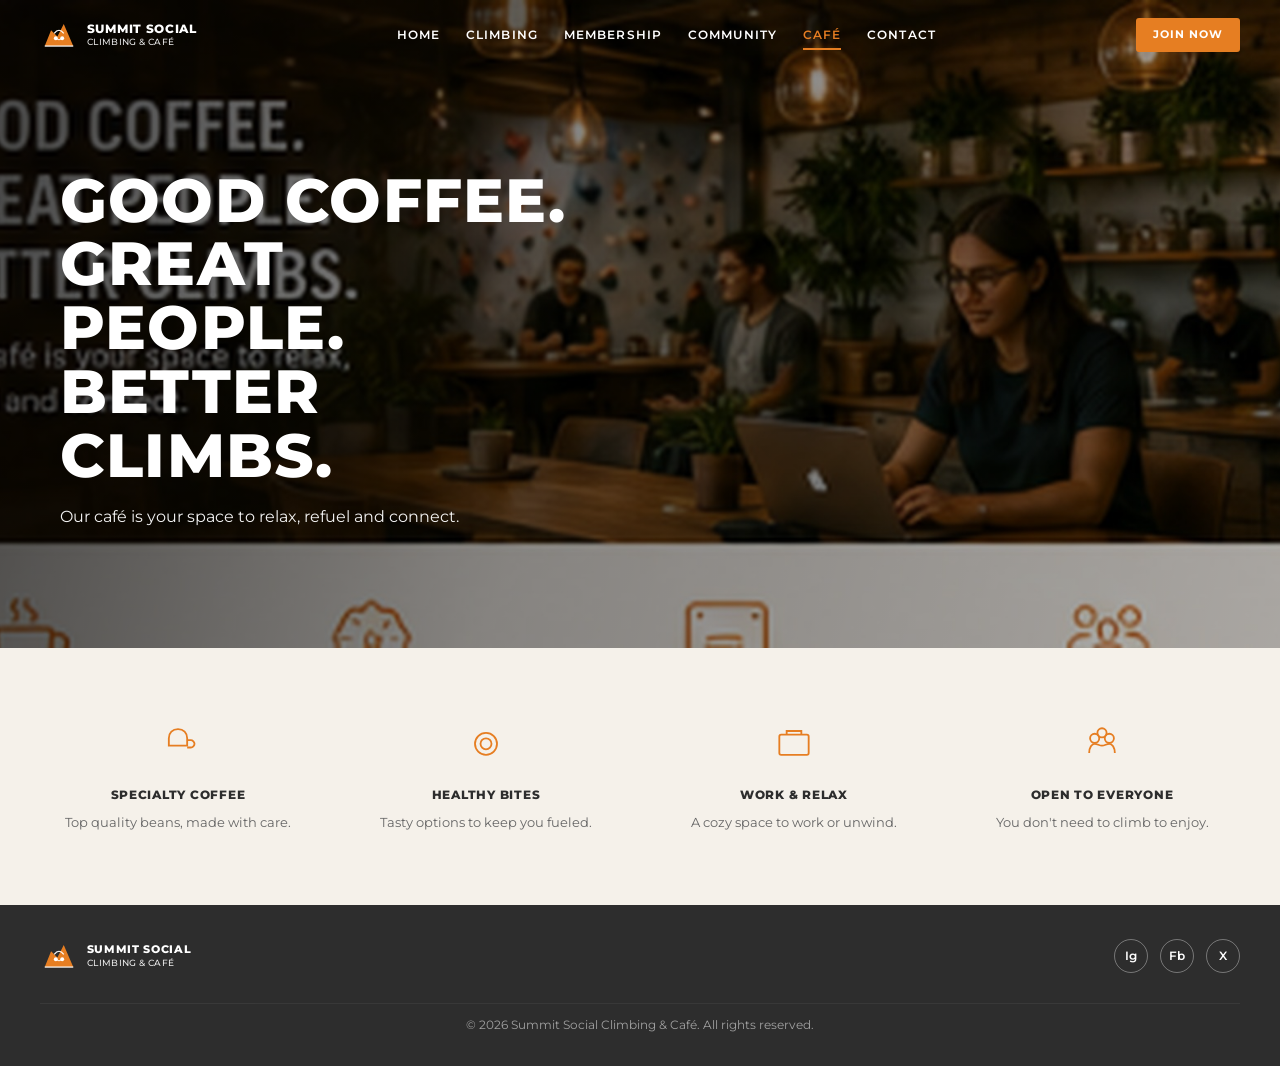
==== cafe.html @ d072c600 "Add Summit Social climbing & cafe website Co-authored-by: Cursor <cursoragent@cursor.com>" ====
<!DOCTYPE html>
<html lang="en">
<head>
  <meta charset="UTF-8">
  <meta name="viewport" content="width=device-width, initial-scale=1.0">
  <title>Café – Summit Social</title>
  <link rel="stylesheet" href="css/styles.css">
</head>
<body class="page-hero">

  <header class="site-header">
    <div class="header-inner">
      <a href="index.html" class="logo">
        <img src="images/logo.svg" alt="" class="logo-icon">
        <div class="logo-text">SUMMIT SOCIAL<span>CLIMBING &amp; CAFÉ</span></div>
      </a>
      <button class="nav-toggle" aria-label="Toggle menu"><span></span><span></span><span></span></button>
      <nav class="main-nav">
        <a href="index.html">HOME</a>
        <a href="climbing.html">CLIMBING</a>
        <a href="membership.html">MEMBERSHIP</a>
        <a href="community.html">COMMUNITY</a>
        <a href="cafe.html" class="active">CAFÉ</a>
        <a href="contact.html">CONTACT</a>
      </nav>
      <a href="membership.html" class="btn-join">JOIN NOW</a>
    </div>
  </header>

  <section class="hero hero-short" style="background-image: url('images/hero-cafe.jpg')">
    <div class="hero-inner">
      <div class="hero-text">
        <h1>GOOD COFFEE. GREAT PEOPLE. BETTER CLIMBS.</h1>
        <p>Our café is your space to relax, refuel and connect.</p>
      </div>
    </div>
  </section>

  <section class="features-section sand features-caps">
    <div class="section-inner">
      <div class="features-grid">
        <div class="feature-card">
          <svg class="feature-icon" viewBox="0 0 48 48" fill="none"><path d="M14 20 C14 14 18 10 24 10 C30 10 34 14 34 20 L34 28 L14 28 Z" stroke="currentColor" stroke-width="2"/><path d="M34 22 H38 C40 22 42 24 42 26 C42 28 40 30 38 30 H34" stroke="currentColor" stroke-width="2"/></svg>
          <h3>Specialty Coffee</h3>
          <p>Top quality beans, made with care.</p>
        </div>
        <div class="feature-card">
          <svg class="feature-icon" viewBox="0 0 48 48" fill="none"><circle cx="24" cy="26" r="12" stroke="currentColor" stroke-width="2"/><circle cx="24" cy="26" r="6" stroke="currentColor" stroke-width="2"/></svg>
          <h3>Healthy Bites</h3>
          <p>Tasty options to keep you fueled.</p>
        </div>
        <div class="feature-card">
          <svg class="feature-icon" viewBox="0 0 48 48" fill="none"><rect x="8" y="16" width="32" height="22" rx="2" stroke="currentColor" stroke-width="2"/><path d="M16 16 V12 H32 V16" stroke="currentColor" stroke-width="2"/></svg>
          <h3>Work &amp; Relax</h3>
          <p>A cozy space to work or unwind.</p>
        </div>
        <div class="feature-card">
          <svg class="feature-icon" viewBox="0 0 48 48" fill="none"><circle cx="16" cy="20" r="5" stroke="currentColor" stroke-width="2"/><circle cx="32" cy="20" r="5" stroke="currentColor" stroke-width="2"/><circle cx="24" cy="14" r="5" stroke="currentColor" stroke-width="2"/><path d="M10 36 C10 30 13 26 16 26 C19 26 21 28 24 28 C27 28 29 26 32 26 C35 26 38 30 38 36" stroke="currentColor" stroke-width="2"/></svg>
          <h3>Open to Everyone</h3>
          <p>You don't need to climb to enjoy.</p>
        </div>
      </div>
    </div>
  </section>

  <footer class="site-footer">
    <div class="footer-inner">
      <div class="footer-logo">
        <img src="images/logo.svg" alt="" class="logo-icon">
        <div class="logo-text">SUMMIT SOCIAL<span>CLIMBING &amp; CAFÉ</span></div>
      </div>
      <div class="social-links">
        <a href="#" aria-label="Instagram">Ig</a>
        <a href="#" aria-label="Facebook">Fb</a>
        <a href="#" aria-label="Twitter">X</a>
      </div>
      <p class="footer-copy">&copy; 2026 Summit Social Climbing &amp; Café. All rights reserved.</p>
    </div>
  </footer>

  <script src="js/main.js"></script>
</body>
</html>
---- css/styles.css ----
/* Summit Social – Brand Styles (Design-matched) */
@import url('https://fonts.googleapis.com/css2?family=Montserrat:wght@400;600;700;800&display=swap');

:root {
  --summit-orange: #E67E22;
  --rock-grey: #2D2D2D;
  --warm-sand: #F5F1EA;
  --forest-green: #6E8B6E;
  --white: #FFFFFF;
  --header-height: 70px;
}

*, *::before, *::after { box-sizing: border-box; margin: 0; padding: 0; }

html { scroll-behavior: smooth; }

body {
  font-family: 'Montserrat', 'Segoe UI', system-ui, sans-serif;
  color: var(--rock-grey);
  background: var(--white);
  line-height: 1.6;
}

img { max-width: 100%; display: block; }

.gallery-card img {
  width: 100%;
  height: 200px;
  object-fit: cover;
  object-position: center;
}
a { text-decoration: none; color: inherit; }
ul { list-style: none; }

/* ── Header ── */
.site-header {
  position: fixed;
  top: 0; left: 0; right: 0;
  z-index: 1000;
  height: var(--header-height);
  background: rgba(45, 45, 45, 0.92);
  backdrop-filter: blur(6px);
  display: flex;
  align-items: center;
  padding: 0 2.5rem;
}

body.page-hero .site-header {
  background: transparent;
  backdrop-filter: none;
}

body.page-hero .site-header.scrolled {
  background: rgba(45, 45, 45, 0.92);
  backdrop-filter: blur(6px);
}

.page-section { scroll-margin-top: var(--header-height); }

.section-community { background: #1a1a1a; }

body.page-contact .site-header {
  display: none;
}

body.page-contact {
  overflow-x: hidden;
}

.header-inner {
  width: 100%;
  max-width: 1240px;
  margin: 0 auto;
  display: flex;
  align-items: center;
  justify-content: space-between;
  gap: 1rem;
}

.logo { display: flex; align-items: center; gap: 0.55rem; flex-shrink: 0; }
.logo-icon { width: 38px; height: 38px; flex-shrink: 0; }

.logo-text {
  color: var(--white);
  font-size: 0.72rem;
  font-weight: 800;
  letter-spacing: 0.06em;
  line-height: 1.25;
  text-transform: uppercase;
}

.logo-text span {
  display: block;
  font-size: 0.58rem;
  font-weight: 500;
  letter-spacing: 0.04em;
  opacity: 0.9;
}

.main-nav { display: flex; align-items: center; gap: 1.6rem; }

.main-nav a {
  color: var(--white);
  font-size: 0.72rem;
  font-weight: 600;
  letter-spacing: 0.1em;
  text-transform: uppercase;
  transition: color 0.2s;
  white-space: nowrap;
}

.main-nav a:hover, .main-nav a.active { color: var(--summit-orange); }

.main-nav a.active {
  position: relative;
}

.main-nav a.active::after {
  content: '';
  position: absolute;
  left: 0;
  right: 0;
  bottom: -6px;
  height: 2px;
  background: var(--summit-orange);
}

.btn-join {
  background: var(--summit-orange);
  color: var(--white) !important;
  padding: 0.5rem 1.1rem;
  border-radius: 3px;
  font-size: 0.68rem;
  font-weight: 700;
  letter-spacing: 0.08em;
  text-transform: uppercase;
  transition: background 0.2s;
  flex-shrink: 0;
}

.btn-join:hover { background: #cf6d17; }

.nav-toggle { display: none; background: none; border: none; cursor: pointer; padding: 0.25rem; }
.nav-toggle span { display: block; width: 22px; height: 2px; background: var(--white); margin: 5px 0; }

/* ── Hero ── */
.hero {
  position: relative;
  min-height: 92vh;
  background-size: cover;
  background-position: center;
  color: var(--white);
  display: flex;
  align-items: stretch;
}

.hero::before {
  content: '';
  position: absolute;
  inset: 0;
  background: linear-gradient(105deg, rgba(0,0,0,0.72) 0%, rgba(0,0,0,0.45) 45%, rgba(0,0,0,0.30) 100%);
}

.hero-inner {
  position: relative;
  z-index: 1;
  width: 100%;
  max-width: 1240px;
  margin: 0 auto;
  padding: calc(var(--header-height) + 3rem) 2.5rem 2.5rem;
  display: flex;
  flex-direction: column;
  justify-content: space-between;
  min-height: 92vh;
}

.hero-text { max-width: 520px; }

.hero h1 {
  font-size: clamp(2.4rem, 5.5vw, 3.8rem);
  font-weight: 800;
  letter-spacing: 0.02em;
  text-transform: uppercase;
  line-height: 1.05;
  margin-bottom: 1rem;
}

.hero h1.title-case {
  text-transform: none;
  font-size: clamp(2rem, 4.5vw, 3rem);
  letter-spacing: 0.01em;
}

.headline-stack span { display: block; }

.headline-stack .accent { color: var(--summit-orange); }

.hero p {
  font-size: 1rem;
  opacity: 0.95;
  margin-bottom: 1.75rem;
  max-width: 420px;
  font-weight: 400;
}

.hero-buttons { display: flex; gap: 0.75rem; flex-wrap: wrap; }

.hero-home .hero-inner {
  padding-bottom: 0;
}

.hero-home .registration-bar {
  margin-top: auto;
  margin-left: -2.5rem;
  margin-right: -2.5rem;
  border-radius: 0;
  padding: 1.25rem 2.5rem 1.1rem;
}

.hero-short { min-height: 72vh; }
.hero-short .hero-inner { min-height: 72vh; justify-content: center; }

.btn-primary {
  background: var(--summit-orange);
  color: var(--white);
  padding: 0.8rem 1.5rem;
  border: none;
  border-radius: 3px;
  font-size: 0.72rem;
  font-weight: 700;
  letter-spacing: 0.08em;
  text-transform: uppercase;
  cursor: pointer;
  font-family: inherit;
  transition: background 0.2s;
  display: inline-block;
}

.btn-primary:hover { background: #cf6d17; }

.btn-secondary {
  background: var(--forest-green);
  color: var(--white);
  padding: 0.8rem 1.5rem;
  border: none;
  border-radius: 3px;
  font-size: 0.72rem;
  font-weight: 700;
  letter-spacing: 0.08em;
  text-transform: uppercase;
  cursor: pointer;
  font-family: inherit;
  transition: background 0.2s;
  display: inline-block;
}

.btn-secondary:hover { background: #5a755a; }

.btn-dark {
  background: var(--rock-grey);
  color: var(--white);
  padding: 0.85rem 1.5rem;
  border: none;
  border-radius: 3px;
  font-size: 0.72rem;
  font-weight: 700;
  letter-spacing: 0.08em;
  text-transform: uppercase;
  cursor: pointer;
  width: 100%;
  font-family: inherit;
  transition: background 0.2s;
}

.btn-dark:hover { background: #1a1a1a; }

.btn-white {
  background: var(--white);
  color: var(--rock-grey);
  padding: 0.85rem 1.5rem;
  border: none;
  border-radius: 3px;
  font-size: 0.72rem;
  font-weight: 700;
  letter-spacing: 0.08em;
  text-transform: uppercase;
  cursor: pointer;
  width: 100%;
  font-family: inherit;
  transition: opacity 0.2s;
}

.btn-white:hover { opacity: 0.9; }

.btn-outline {
  background: transparent;
  color: var(--white);
  padding: 0.8rem 1.5rem;
  border: 2px solid var(--white);
  border-radius: 3px;
  font-size: 0.72rem;
  font-weight: 700;
  letter-spacing: 0.08em;
  text-transform: uppercase;
  display: inline-block;
  transition: background 0.2s, color 0.2s;
}

.btn-outline:hover {
  background: var(--white);
  color: var(--rock-grey);
}

/* ── Home Registration Form ── */
.registration-bar {
  background: var(--rock-grey);
  border-radius: 6px;
  padding: 1.25rem 1.5rem 1.1rem;
  box-shadow: 0 12px 40px rgba(0,0,0,0.25);
  max-width: 100%;
  margin-top: 2rem;
}

.registration-bar h2 {
  color: var(--white);
  font-size: 0.72rem;
  font-weight: 700;
  letter-spacing: 0.1em;
  text-transform: uppercase;
  margin-bottom: 1rem;
}

.form-dark .form-group label { color: rgba(255,255,255,0.75); }

.form-dark .form-group input,
.form-dark .form-group select {
  background: rgba(255,255,255,0.08);
  border-color: rgba(255,255,255,0.25);
  color: var(--white);
}

.form-dark .custom-select::after { color: rgba(255,255,255,0.6); }

.form-inline-labels .form-group label { display: none; }

.form-inline-labels .form-group input::placeholder,
.form-inline-labels .form-group select {
  color: rgba(255,255,255,0.55);
}

.form-inline-labels .form-group input,
.form-inline-labels .form-group select {
  padding: 0.75rem 0.85rem;
}

.form-inline-labels .form-group select option {
  color: var(--rock-grey);
  background: var(--white);
}

.registration-card {
  background: var(--white);
  border-radius: 6px;
  padding: 1.75rem 2rem 1.5rem;
  box-shadow: 0 12px 40px rgba(0,0,0,0.18);
  max-width: 100%;
  margin-top: 2rem;
}

.form-grid {
  display: grid;
  grid-template-columns: repeat(5, 1fr) auto;
  gap: 0.85rem;
  align-items: end;
}

.form-group { display: flex; flex-direction: column; gap: 0.3rem; }

.form-group label {
  font-size: 0.68rem;
  font-weight: 600;
  color: #555;
}

.form-group label .req { color: var(--summit-orange); }

.form-group input,
.form-group select,
.form-group textarea {
  padding: 0.6rem 0.75rem;
  border: 1px solid #ccc;
  border-radius: 3px;
  font-size: 0.85rem;
  font-family: inherit;
  background: var(--white);
  color: var(--rock-grey);
  width: 100%;
}

.form-group input:focus,
.form-group select:focus,
.form-group textarea:focus {
  outline: 2px solid var(--summit-orange);
  border-color: transparent;
}

.custom-select { position: relative; }
.custom-select select { appearance: none; cursor: pointer; padding-right: 1.75rem; }
.custom-select::after {
  content: '▾';
  position: absolute;
  right: 0.65rem;
  bottom: 0.55rem;
  pointer-events: none;
  color: #888;
  font-size: 0.85rem;
}

.form-submit-col { min-width: 180px; }
.form-submit-col .btn-primary { width: 100%; padding: 0.95rem 0.75rem; white-space: nowrap; }

/* ── Features ── */
.features-section { padding: 3.5rem 2.5rem; background: var(--white); }
.features-section.sand { background: var(--warm-sand); }

.section-inner { max-width: 1240px; margin: 0 auto; }

.section-title {
  text-align: center;
  font-size: 1.5rem;
  font-weight: 800;
  margin-bottom: 2.5rem;
  color: var(--rock-grey);
}

.features-grid {
  display: grid;
  grid-template-columns: repeat(4, 1fr);
  gap: 2rem;
}

.feature-card { text-align: center; padding: 1rem 0.5rem; }

.feature-icon {
  width: 44px;
  height: 44px;
  margin: 0 auto 0.85rem;
  color: var(--summit-orange);
}

.feature-card h3 {
  font-size: 0.85rem;
  font-weight: 800;
  letter-spacing: 0.02em;
  margin-bottom: 0.45rem;
}

.feature-card p { font-size: 0.82rem; color: #666; line-height: 1.55; }

.features-section.features-caps .feature-card h3 {
  font-size: 0.78rem;
  text-transform: uppercase;
  letter-spacing: 0.06em;
}

/* ── Membership Pricing ── */
.membership-hero-wrap { position: relative; }

.membership-hero-wrap .hero { min-height: 55vh; }
.membership-hero-wrap .hero-inner { min-height: 55vh; justify-content: center; }

.pricing-section {
  padding: 0 2.5rem 3.5rem;
  background: var(--warm-sand);
  margin-top: -4rem;
  position: relative;
  z-index: 2;
}

.pricing-grid {
  display: grid;
  grid-template-columns: repeat(3, 1fr);
  gap: 1.25rem;
  max-width: 900px;
  margin: 0 auto;
}

.pricing-card {
  background: var(--white);
  border-radius: 6px;
  padding: 2rem 1.5rem 1.75rem;
  text-align: center;
  box-shadow: 0 6px 24px rgba(0,0,0,0.1);
  display: flex;
  flex-direction: column;
  gap: 0.85rem;
}

.pricing-card.featured {
  background: var(--summit-orange);
  color: var(--white);
  transform: translateY(-0.5rem);
  box-shadow: 0 10px 32px rgba(230,126,34,0.35);
}

.pricing-card h3 {
  font-size: 0.75rem;
  font-weight: 800;
  text-transform: uppercase;
  letter-spacing: 0.08em;
}

.pricing-card .price {
  font-size: 2.2rem;
  font-weight: 800;
  line-height: 1.1;
}

.pricing-card .price span { font-size: 0.85rem; font-weight: 500; opacity: 0.85; }

.pricing-card.featured .price span { opacity: 0.9; }

.pricing-card ul { text-align: left; flex: 1; padding: 0.5rem 0; }

.pricing-card ul li {
  font-size: 0.8rem;
  padding: 0.3rem 0 0.3rem 1.15rem;
  position: relative;
  color: #555;
}

.pricing-card.featured ul li { color: rgba(255,255,255,0.95); }

.pricing-card ul li::before {
  content: '✓';
  position: absolute;
  left: 0;
  color: var(--summit-orange);
  font-weight: 700;
}

.pricing-card.featured ul li::before { color: var(--white); }

.benefits-section { padding: 3rem 2.5rem 4rem; background: var(--white); }

/* ── Community (dark events layout) ── */
.page-community,
.section-community { background: #1a1a1a; }

.hero-community {
  min-height: 72vh;
}

.hero-community::before {
  background: linear-gradient(105deg, rgba(0,0,0,0.78) 0%, rgba(0,0,0,0.55) 50%, rgba(0,0,0,0.35) 100%);
}

.hero-community .hero-inner {
  min-height: 72vh;
  justify-content: center;
  padding-bottom: 5rem;
}

.headline-community span {
  font-size: clamp(2rem, 4.8vw, 3.4rem);
}

.community-events {
  background: #1a1a1a;
  padding: 0 2.5rem 4.5rem;
  margin-top: -5.5rem;
  position: relative;
  z-index: 2;
}

.event-cards-grid {
  display: grid;
  grid-template-columns: repeat(4, 1fr);
  gap: 1.15rem;
  max-width: 1100px;
  margin: 0 auto;
}

.event-card {
  border-radius: 8px;
  overflow: hidden;
  background: var(--warm-sand);
  box-shadow: 0 8px 28px rgba(0,0,0,0.35);
}

.event-card img {
  width: 100%;
  height: 155px;
  object-fit: cover;
  object-position: center;
}

.event-card-body {
  padding: 1rem 1rem 1.15rem;
  text-align: center;
  background: var(--warm-sand);
}

.event-card-body h3 {
  font-size: 0.7rem;
  font-weight: 800;
  letter-spacing: 0.06em;
  margin-bottom: 0.3rem;
  color: var(--rock-grey);
  text-transform: uppercase;
}

.event-card-body p {
  font-size: 0.76rem;
  color: #777;
  line-height: 1.4;
}

.community-cta {
  text-align: center;
  margin-top: 2.25rem;
}

.community-cta .btn-primary {
  padding: 0.9rem 2.25rem;
  font-size: 0.74rem;
}

/* ── Community (legacy gallery) ── */
.gallery-section { padding: 3.5rem 2.5rem 2rem; background: var(--white); }

.gallery-grid {
  display: grid;
  grid-template-columns: repeat(4, 1fr);
  gap: 1rem;
}

.gallery-card {
  border-radius: 6px;
  overflow: hidden;
  background: var(--white);
  box-shadow: 0 3px 12px rgba(0,0,0,0.08);
}

.gallery-card img { width: 100%; height: 160px; object-fit: cover; }

.gallery-card .card-body { padding: 0.85rem 1rem 1rem; }

.gallery-card h3 {
  font-size: 0.72rem;
  font-weight: 800;
  text-transform: uppercase;
  letter-spacing: 0.05em;
  margin-bottom: 0.2rem;
}

.gallery-card p { font-size: 0.78rem; color: #777; }

.two-col-section { padding: 1rem 2.5rem 4rem; background: var(--white); }

.two-col-grid {
  display: grid;
  grid-template-columns: 1fr 1fr;
  gap: 3rem;
  max-width: 1240px;
  margin: 0 auto;
}

.events-panel h2, .impact-panel h2 {
  font-size: 1.15rem;
  font-weight: 800;
  margin-bottom: 1.25rem;
  color: var(--rock-grey);
}

.event-item {
  display: flex;
  gap: 1rem;
  padding: 0.85rem 0;
  border-bottom: 1px solid #eee;
  align-items: center;
}

.event-date {
  border: 2px solid var(--summit-orange);
  color: var(--summit-orange);
  border-radius: 8px;
  padding: 0.4rem 0.65rem;
  text-align: center;
  flex-shrink: 0;
  min-width: 52px;
  background: var(--white);
}

.event-date .day { font-size: 1.15rem; font-weight: 800; line-height: 1; }
.event-date .month { font-size: 0.6rem; text-transform: uppercase; font-weight: 600; }

.event-info h4 { font-size: 0.88rem; font-weight: 700; margin-bottom: 0.1rem; }
.event-info p { font-size: 0.78rem; color: #888; }

.btn-view-all {
  margin-top: 1.25rem;
  display: inline-flex;
  align-items: center;
  gap: 0.4rem;
  padding: 0.65rem 1.25rem;
  border: 2px solid var(--rock-grey);
  border-radius: 3px;
  font-size: 0.72rem;
  font-weight: 700;
  letter-spacing: 0.06em;
  text-transform: uppercase;
  transition: background 0.2s, color 0.2s;
}

.btn-view-all:hover { background: var(--rock-grey); color: var(--white); }

.impact-row { display: flex; gap: 1.5rem; align-items: flex-start; }

.impact-stats { flex: 1; display: flex; flex-direction: column; gap: 1.25rem; }

.stat-item .number { font-size: 1.6rem; font-weight: 800; color: var(--summit-orange); line-height: 1; }
.stat-item .label { font-size: 0.72rem; color: #888; margin-top: 0.15rem; }

.impact-photo { flex: 1; border-radius: 6px; overflow: hidden; }
.impact-photo img { width: 100%; height: 180px; object-fit: cover; }

/* ── Contact ── */
.contact-page {
  display: grid;
  grid-template-columns: minmax(260px, 28%) 1fr;
  grid-template-rows: 1fr auto;
  min-height: 100vh;
}

.contact-sidebar {
  background: #1a1a1a;
  color: var(--white);
  padding: 2rem 1.75rem 2.5rem;
  display: flex;
  flex-direction: column;
  gap: 1.15rem;
  grid-row: 1 / 2;
}

.sidebar-logo {
  display: flex;
  align-items: center;
  gap: 0.55rem;
  margin-bottom: 0.5rem;
}

.sidebar-logo .logo-text span {
  display: block;
  font-size: 0.58rem;
  font-weight: 500;
  letter-spacing: 0.04em;
  opacity: 0.9;
}

.contact-sidebar h1 {
  font-size: clamp(1.5rem, 2.5vw, 1.85rem);
  font-weight: 800;
  text-transform: uppercase;
  letter-spacing: 0.04em;
  line-height: 1.15;
}

.contact-sidebar > p {
  opacity: 0.8;
  font-size: 0.82rem;
  line-height: 1.65;
}

.contact-details {
  display: flex;
  flex-direction: column;
  gap: 1.1rem;
  flex: 1;
  margin-top: 0.25rem;
}

.contact-item {
  display: flex;
  gap: 0.75rem;
  align-items: flex-start;
  font-size: 0.82rem;
  line-height: 1.55;
  opacity: 0.92;
}

.contact-item svg { flex-shrink: 0; margin-top: 0.1rem; }

.hours-accent {
  font-style: normal;
  color: #e8a0a8;
}

.sidebar-cta {
  display: block;
  text-align: center;
  margin-top: auto;
  padding: 0.9rem 1rem;
  width: 100%;
}

.contact-right {
  display: flex;
  flex-direction: column;
  min-height: 0;
  background: #1a1a1a;
  grid-row: 1 / 2;
}

.contact-header {
  height: var(--header-height);
  background: #1a1a1a;
  display: flex;
  align-items: center;
  padding: 0 2rem;
  gap: 1rem;
  flex-shrink: 0;
  position: relative;
}

.contact-header .header-inner { display: contents; }

.contact-header .main-nav {
  margin-left: auto;
  margin-right: 1rem;
}

.contact-main {
  position: relative;
  flex: 1;
  background-size: cover;
  background-position: center;
  display: flex;
  align-items: flex-start;
  justify-content: flex-end;
  padding: 2rem 2.5rem 1.5rem;
  min-height: 420px;
}

.contact-main::before {
  content: '';
  position: absolute;
  inset: 0;
  background: rgba(0,0,0,0.15);
}

.contact-form-card {
  position: relative;
  z-index: 2;
  background: var(--white);
  border-radius: 4px;
  padding: 1.65rem 1.85rem 1.5rem;
  width: 100%;
  max-width: 360px;
  box-shadow: 0 10px 40px rgba(0,0,0,0.2);
  margin-top: 0.5rem;
}

.contact-form-card h2 {
  font-size: 0.8rem;
  font-weight: 800;
  text-transform: uppercase;
  letter-spacing: 0.06em;
  margin-bottom: 1.35rem;
  color: var(--rock-grey);
}

.contact-form .form-group {
  margin-bottom: 1.1rem;
}

.contact-form .form-group label {
  font-size: 0.78rem;
  font-weight: 500;
  color: #888;
  margin-bottom: 0.35rem;
  display: block;
}

.contact-form .form-group input,
.contact-form .form-group textarea {
  border: none;
  border-bottom: 1px solid #ccc;
  border-radius: 0;
  padding: 0.45rem 0;
  background: transparent;
  width: 100%;
  font-size: 0.88rem;
}

.contact-form .form-group textarea {
  min-height: 90px;
  resize: vertical;
  border: 1px solid #ddd;
  border-radius: 3px;
  padding: 0.6rem 0.75rem;
  margin-top: 0.25rem;
}

.contact-form .form-group input:focus,
.contact-form .form-group textarea:focus {
  outline: none;
  border-bottom-color: var(--summit-orange);
}

.contact-form .btn-primary {
  width: 100%;
  padding: 0.95rem;
  margin-top: 0.5rem;
}

.contact-map {
  grid-column: 1 / -1;
  flex-shrink: 0;
  height: 140px;
  overflow: hidden;
  background: #e8e4dc;
}

.contact-map iframe {
  width: 100%;
  height: 100%;
  border: 0;
  filter: grayscale(15%) contrast(0.95);
}

.contact-header .nav-toggle { display: none; }

/* ── Contact (single-page section) ── */
.contact-section {
  background: #1a1a1a;
  color: var(--white);
}

.contact-section-inner {
  max-width: 1240px;
  margin: 0 auto;
  padding: 4rem 2.5rem 2.5rem;
  display: grid;
  grid-template-columns: 1fr minmax(280px, 360px);
  gap: 3rem;
  align-items: start;
}

.contact-section-info h2 {
  font-size: clamp(1.5rem, 2.5vw, 1.85rem);
  font-weight: 800;
  text-transform: uppercase;
  letter-spacing: 0.04em;
  margin-bottom: 0.85rem;
}

.contact-section-info > p {
  opacity: 0.8;
  font-size: 0.82rem;
  line-height: 1.65;
  margin-bottom: 1.5rem;
}

.contact-section .contact-form-card {
  margin-top: 0;
  max-width: none;
}

.contact-section-map {
  height: 180px;
}

/* ── Footer ── */
.site-footer { background: var(--rock-grey); color: var(--white); padding: 2rem 2.5rem; }

.footer-inner {
  max-width: 1240px;
  margin: 0 auto;
  display: flex;
  align-items: center;
  justify-content: space-between;
  flex-wrap: wrap;
  gap: 1rem;
}

.footer-logo { display: flex; align-items: center; gap: 0.55rem; }
.footer-logo .logo-text { font-size: 0.68rem; }

.social-links { display: flex; gap: 0.75rem; }

.social-links a {
  width: 34px; height: 34px;
  border-radius: 50%;
  border: 1px solid rgba(255,255,255,0.35);
  display: flex; align-items: center; justify-content: center;
  font-size: 0.75rem; font-weight: 600;
  transition: border-color 0.2s, color 0.2s;
}

.social-links a:hover { border-color: var(--summit-orange); color: var(--summit-orange); }

.footer-copy {
  font-size: 0.72rem;
  opacity: 0.55;
  width: 100%;
  text-align: center;
  margin-top: 0.75rem;
  padding-top: 0.75rem;
  border-top: 1px solid rgba(255,255,255,0.1);
}

/* ── Responsive ── */
@media (max-width: 1024px) {
  .form-grid { grid-template-columns: repeat(3, 1fr); }
  .form-submit-col { grid-column: 1 / -1; }
  .features-grid, .gallery-grid, .pricing-grid, .event-cards-grid { grid-template-columns: repeat(2, 1fr); }
}

@media (max-width: 768px) {
  .nav-toggle { display: block; }
  .main-nav {
    display: none;
    position: absolute;
    top: var(--header-height);
    left: 0; right: 0;
    background: var(--rock-grey);
    flex-direction: column;
    padding: 1rem 2rem;
    gap: 0.85rem;
  }
  .main-nav.open { display: flex; }
  .form-grid { grid-template-columns: 1fr; }
  .features-grid, .gallery-grid, .pricing-grid, .event-cards-grid { grid-template-columns: 1fr; }
  .two-col-grid { grid-template-columns: 1fr; }
  .impact-row { flex-direction: column; }
  .contact-page {
    grid-template-columns: 1fr;
    grid-template-rows: auto 1fr auto;
  }
  .contact-sidebar { grid-row: auto; min-height: auto; }
  .contact-right { grid-row: auto; min-height: 60vh; }
  .contact-map { grid-column: 1; }
  .contact-main { min-height: 360px; padding: 1.5rem; }
  .contact-header .main-nav {
    display: none;
    position: absolute;
    top: var(--header-height);
    left: 0; right: 0;
    background: #1a1a1a;
    flex-direction: column;
    padding: 1rem 2rem;
    gap: 0.85rem;
    margin: 0;
  }
  .contact-header .main-nav.open { display: flex; }
  .contact-header .nav-toggle { display: block; margin-left: auto; }
  .pricing-card.featured { transform: none; }
  .hero-inner { padding-left: 1.5rem; padding-right: 1.5rem; }
  .contact-section-inner {
    grid-template-columns: 1fr;
    padding: 3rem 1.5rem 2rem;
    gap: 2rem;
  }
}

@media (max-width: 480px) {
  .hero-buttons { flex-direction: column; }
  .hero-buttons a { text-align: center; }
}
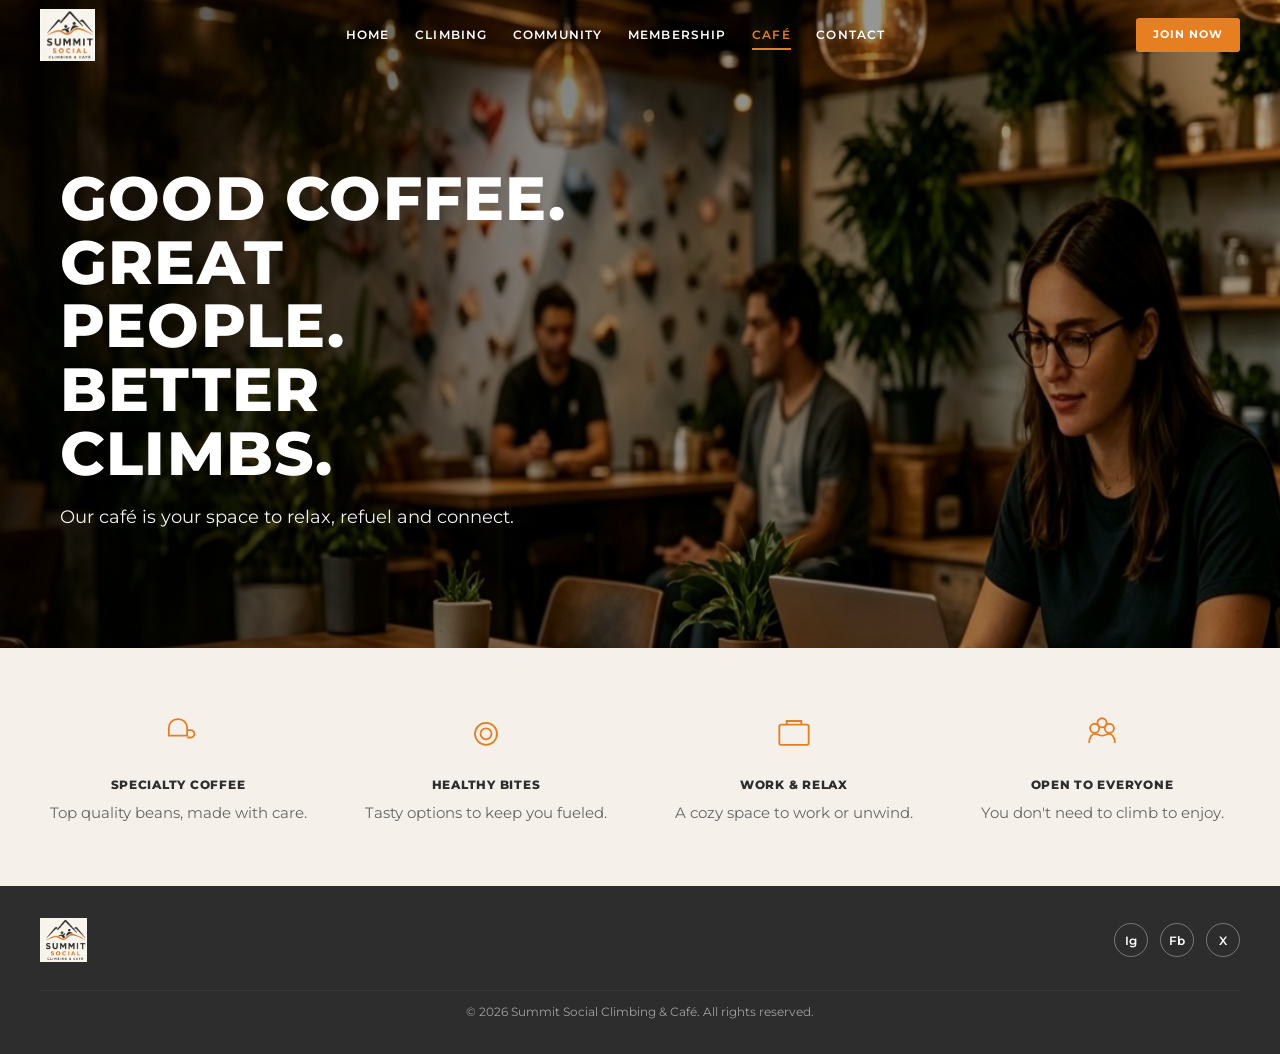
==== commit b1f537c8: "Update site content, images, and layout across all pages. Align community/membership/cafe sections w" ====
--- a/cafe.html
+++ b/cafe.html
@@ -11,15 +11,14 @@
   <header class="site-header">
     <div class="header-inner">
       <a href="index.html" class="logo">
-        <img src="images/logo.svg" alt="" class="logo-icon">
-        <div class="logo-text">SUMMIT SOCIAL<span>CLIMBING &amp; CAFÉ</span></div>
+        <img src="images/logo.png" alt="Summit Social Climbing &amp; Café" class="logo-img">
       </a>
       <button class="nav-toggle" aria-label="Toggle menu"><span></span><span></span><span></span></button>
       <nav class="main-nav">
         <a href="index.html">HOME</a>
         <a href="climbing.html">CLIMBING</a>
+        <a href="community.html">COMMUNITY</a>
         <a href="membership.html">MEMBERSHIP</a>
-        <a href="community.html">COMMUNITY</a>
         <a href="cafe.html" class="active">CAFÉ</a>
         <a href="contact.html">CONTACT</a>
       </nav>
@@ -27,7 +26,7 @@
     </div>
   </header>
 
-  <section class="hero hero-short" style="background-image: url('images/hero-cafe.jpg')">
+  <section class="hero hero-short hero-cafe" style="background-image: url('images/5.jpg')">
     <div class="hero-inner">
       <div class="hero-text">
         <h1>GOOD COFFEE. GREAT PEOPLE. BETTER CLIMBS.</h1>
@@ -36,7 +35,7 @@
     </div>
   </section>
 
-  <section class="features-section sand features-caps">
+  <section class="features-section sand features-caps cafe-features">
     <div class="section-inner">
       <div class="features-grid">
         <div class="feature-card">
@@ -66,8 +65,7 @@
   <footer class="site-footer">
     <div class="footer-inner">
       <div class="footer-logo">
-        <img src="images/logo.svg" alt="" class="logo-icon">
-        <div class="logo-text">SUMMIT SOCIAL<span>CLIMBING &amp; CAFÉ</span></div>
+        <img src="images/logo.png" alt="Summit Social Climbing &amp; Café" class="logo-img">
       </div>
       <div class="social-links">
         <a href="#" aria-label="Instagram">Ig</a>
--- a/css/styles.css
+++ b/css/styles.css
@@ -77,7 +77,14 @@
   gap: 1rem;
 }
 
-.logo { display: flex; align-items: center; gap: 0.55rem; flex-shrink: 0; }
+.logo { display: flex; align-items: center; flex-shrink: 0; }
+
+.logo-img {
+  height: 52px;
+  width: auto;
+  display: block;
+}
+
 .logo-icon { width: 38px; height: 38px; flex-shrink: 0; }
 
 .logo-text {
@@ -209,8 +216,29 @@
   padding-bottom: 0;
 }
 
+.hero-home .hero-text {
+  max-width: 560px;
+  margin-top: auto;
+  margin-bottom: 1rem;
+  margin-left: auto;
+  margin-right: auto;
+  text-align: center;
+}
+
+.hero-home .hero-text p {
+  font-size: 1.15rem;
+  max-width: 480px;
+  margin-left: auto;
+  margin-right: auto;
+}
+
+.hero-home .hero-buttons {
+  justify-content: center;
+}
+
 .hero-home .registration-bar {
-  margin-top: auto;
+  margin-top: 0.5rem;
+  margin-bottom: 1.5rem;
   margin-left: -2.5rem;
   margin-right: -2.5rem;
   border-radius: 0;
@@ -219,6 +247,84 @@
 
 .hero-short { min-height: 72vh; }
 .hero-short .hero-inner { min-height: 72vh; justify-content: center; }
+
+.hero-climbing {
+  min-height: 48vh;
+  background-position: center 35%;
+}
+
+.hero-climbing .hero-inner {
+  min-height: 48vh;
+  justify-content: center;
+  padding-bottom: 1.5rem;
+}
+
+.hero-climbing .hero-text h1 {
+  white-space: nowrap;
+  font-size: clamp(2rem, 4.5vw, 3.4rem);
+}
+
+.hero-climbing .hero-text p {
+  font-size: 1.15rem;
+  max-width: 480px;
+}
+
+.climbing-features {
+  padding: 2rem 2.5rem;
+  margin-top: 0;
+}
+
+.climbing-features .feature-card {
+  padding: 0.35rem 0.5rem;
+}
+
+.climbing-features .feature-card h3 {
+  font-size: 0.95rem;
+  font-weight: 800;
+}
+
+.climbing-features.features-caps .feature-card h3 {
+  font-size: 0.95rem;
+  font-weight: 800;
+}
+
+.climbing-features .feature-card p {
+  font-size: 0.92rem;
+}
+
+.hero-cafe .hero-text p {
+  font-size: 1.15rem;
+  max-width: 480px;
+}
+
+.cafe-features {
+  padding: 2rem 2.5rem;
+  margin-top: 0;
+}
+
+.cafe-features .feature-card {
+  padding: 0.35rem 0.5rem;
+}
+
+.cafe-features .feature-card h3 {
+  font-size: 0.95rem;
+  font-weight: 800;
+}
+
+.cafe-features.features-caps .feature-card h3 {
+  font-size: 0.95rem;
+  font-weight: 800;
+}
+
+.cafe-features .feature-card p {
+  font-size: 0.92rem;
+}
+
+@media (max-width: 520px) {
+  .hero-climbing .hero-text h1 {
+    white-space: normal;
+  }
+}
 
 .btn-primary {
   background: var(--summit-orange);
@@ -457,6 +563,23 @@
 
 .feature-card p { font-size: 0.82rem; color: #666; line-height: 1.55; }
 
+#home .features-section {
+  padding: 2rem 2.5rem;
+}
+
+#home .feature-card {
+  padding: 0.35rem 0.5rem;
+}
+
+#home .feature-card h3 {
+  font-size: 0.95rem;
+  font-weight: 800;
+}
+
+#home .feature-card p {
+  font-size: 0.92rem;
+}
+
 .features-section.features-caps .feature-card h3 {
   font-size: 0.78rem;
   text-transform: uppercase;
@@ -541,14 +664,37 @@
 
 .pricing-card.featured ul li::before { color: var(--white); }
 
-.benefits-section { padding: 3rem 2.5rem 4rem; background: var(--white); }
+.benefits-section { padding: 2rem 2.5rem 3rem; background: var(--white); }
+
+.benefits-section .section-title {
+  margin-bottom: 1.75rem;
+}
+
+.membership-benefits .feature-card {
+  padding: 0.35rem 0.5rem;
+}
+
+.membership-benefits .feature-card h3 {
+  font-size: 0.95rem;
+  font-weight: 800;
+}
+
+.membership-benefits.features-caps .feature-card h3 {
+  font-size: 0.95rem;
+  font-weight: 800;
+}
+
+.membership-benefits .feature-card p {
+  font-size: 0.92rem;
+}
 
 /* ── Community (dark events layout) ── */
 .page-community,
 .section-community { background: #1a1a1a; }
 
 .hero-community {
-  min-height: 72vh;
+  min-height: 48vh;
+  background-position: center 35%;
 }
 
 .hero-community::before {
@@ -556,9 +702,13 @@
 }
 
 .hero-community .hero-inner {
-  min-height: 72vh;
+  min-height: 48vh;
   justify-content: center;
-  padding-bottom: 5rem;
+  padding-bottom: 1.5rem;
+}
+
+.hero-community .hero-text p {
+  font-size: 1.15rem;
 }
 
 .headline-community span {
@@ -628,6 +778,24 @@
 
 /* ── Community (legacy gallery) ── */
 .gallery-section { padding: 3.5rem 2.5rem 2rem; background: var(--white); }
+
+.community-gallery {
+  padding: 2rem 2.5rem 1.5rem;
+  margin-top: 0;
+}
+
+.community-gallery .section-title {
+  margin-bottom: 1.75rem;
+}
+
+.community-gallery .gallery-card h3 {
+  font-size: 0.95rem;
+  font-weight: 800;
+}
+
+.community-gallery .gallery-card p {
+  font-size: 0.92rem;
+}
 
 .gallery-grid {
   display: grid;
@@ -746,16 +914,11 @@
 .sidebar-logo {
   display: flex;
   align-items: center;
-  gap: 0.55rem;
   margin-bottom: 0.5rem;
 }
 
-.sidebar-logo .logo-text span {
-  display: block;
-  font-size: 0.58rem;
-  font-weight: 500;
-  letter-spacing: 0.04em;
-  opacity: 0.9;
+.sidebar-logo .logo-img {
+  height: 110px;
 }
 
 .contact-sidebar h1 {
@@ -846,7 +1009,7 @@
   content: '';
   position: absolute;
   inset: 0;
-  background: rgba(0,0,0,0.15);
+  background: linear-gradient(105deg, rgba(0,0,0,0.55) 0%, rgba(0,0,0,0.35) 50%, rgba(0,0,0,0.2) 100%);
 }
 
 .contact-form-card {
@@ -933,42 +1096,88 @@
 
 /* ── Contact (single-page section) ── */
 .contact-section {
+  position: relative;
   background: #1a1a1a;
   color: var(--white);
 }
 
 .contact-section-inner {
+  position: relative;
+  z-index: 1;
   max-width: 1240px;
   margin: 0 auto;
-  padding: 4rem 2.5rem 2.5rem;
+  padding: 4rem 2.5rem 0;
   display: grid;
   grid-template-columns: 1fr minmax(280px, 360px);
-  gap: 3rem;
-  align-items: start;
+  gap: 2.5rem;
+  align-items: stretch;
+  min-height: 480px;
+}
+
+.contact-section-info {
+  position: relative;
+  display: grid;
+  grid-template-columns: minmax(260px, 1fr) minmax(220px, 1.1fr);
+  gap: 1.5rem;
+  align-items: center;
+  background: #1a1a1a;
+  min-height: 420px;
+}
+
+.contact-info-text {
+  position: relative;
+  z-index: 1;
+  padding: 0.5rem 0 2rem;
+}
+
+.contact-section-photo {
+  min-height: 360px;
+  background: url('../images/hero-contact.jpg') center center / contain no-repeat;
 }
 
 .contact-section-info h2 {
-  font-size: clamp(1.5rem, 2.5vw, 1.85rem);
+  font-size: clamp(1.75rem, 3vw, 2.25rem);
   font-weight: 800;
   text-transform: uppercase;
   letter-spacing: 0.04em;
-  margin-bottom: 0.85rem;
-}
-
-.contact-section-info > p {
-  opacity: 0.8;
-  font-size: 0.82rem;
+  margin-bottom: 1rem;
+}
+
+.contact-section-info > p,
+.contact-info-text > p {
+  opacity: 0.92;
+  font-size: 0.95rem;
   line-height: 1.65;
-  margin-bottom: 1.5rem;
+  margin-bottom: 1.75rem;
+}
+
+.contact-section .contact-details {
+  gap: 1.35rem;
+}
+
+.contact-section .contact-item {
+  font-size: 0.95rem;
+  line-height: 1.6;
+}
+
+.contact-section-form-wrap {
+  display: flex;
+  flex-direction: column;
+  background: #1a1a1a;
+  min-height: 100%;
 }
 
 .contact-section .contact-form-card {
   margin-top: 0;
   max-width: none;
+  flex-shrink: 0;
 }
 
 .contact-section-map {
+  position: relative;
+  z-index: 1;
   height: 180px;
+  margin-top: 0;
 }
 
 /* ── Footer ── */
@@ -984,7 +1193,8 @@
   gap: 1rem;
 }
 
-.footer-logo { display: flex; align-items: center; gap: 0.55rem; }
+.footer-logo { display: flex; align-items: center; }
+.footer-logo .logo-img { height: 44px; }
 .footer-logo .logo-text { font-size: 0.68rem; }
 
 .social-links { display: flex; gap: 0.75rem; }
@@ -1059,8 +1269,19 @@
   .hero-inner { padding-left: 1.5rem; padding-right: 1.5rem; }
   .contact-section-inner {
     grid-template-columns: 1fr;
-    padding: 3rem 1.5rem 2rem;
+    padding: 3rem 1.5rem 0;
     gap: 2rem;
+    min-height: auto;
+  }
+
+  .contact-section-info {
+    grid-template-columns: 1fr;
+    min-height: auto;
+  }
+
+  .contact-section-photo {
+    min-height: 240px;
+    order: -1;
   }
 }
 
